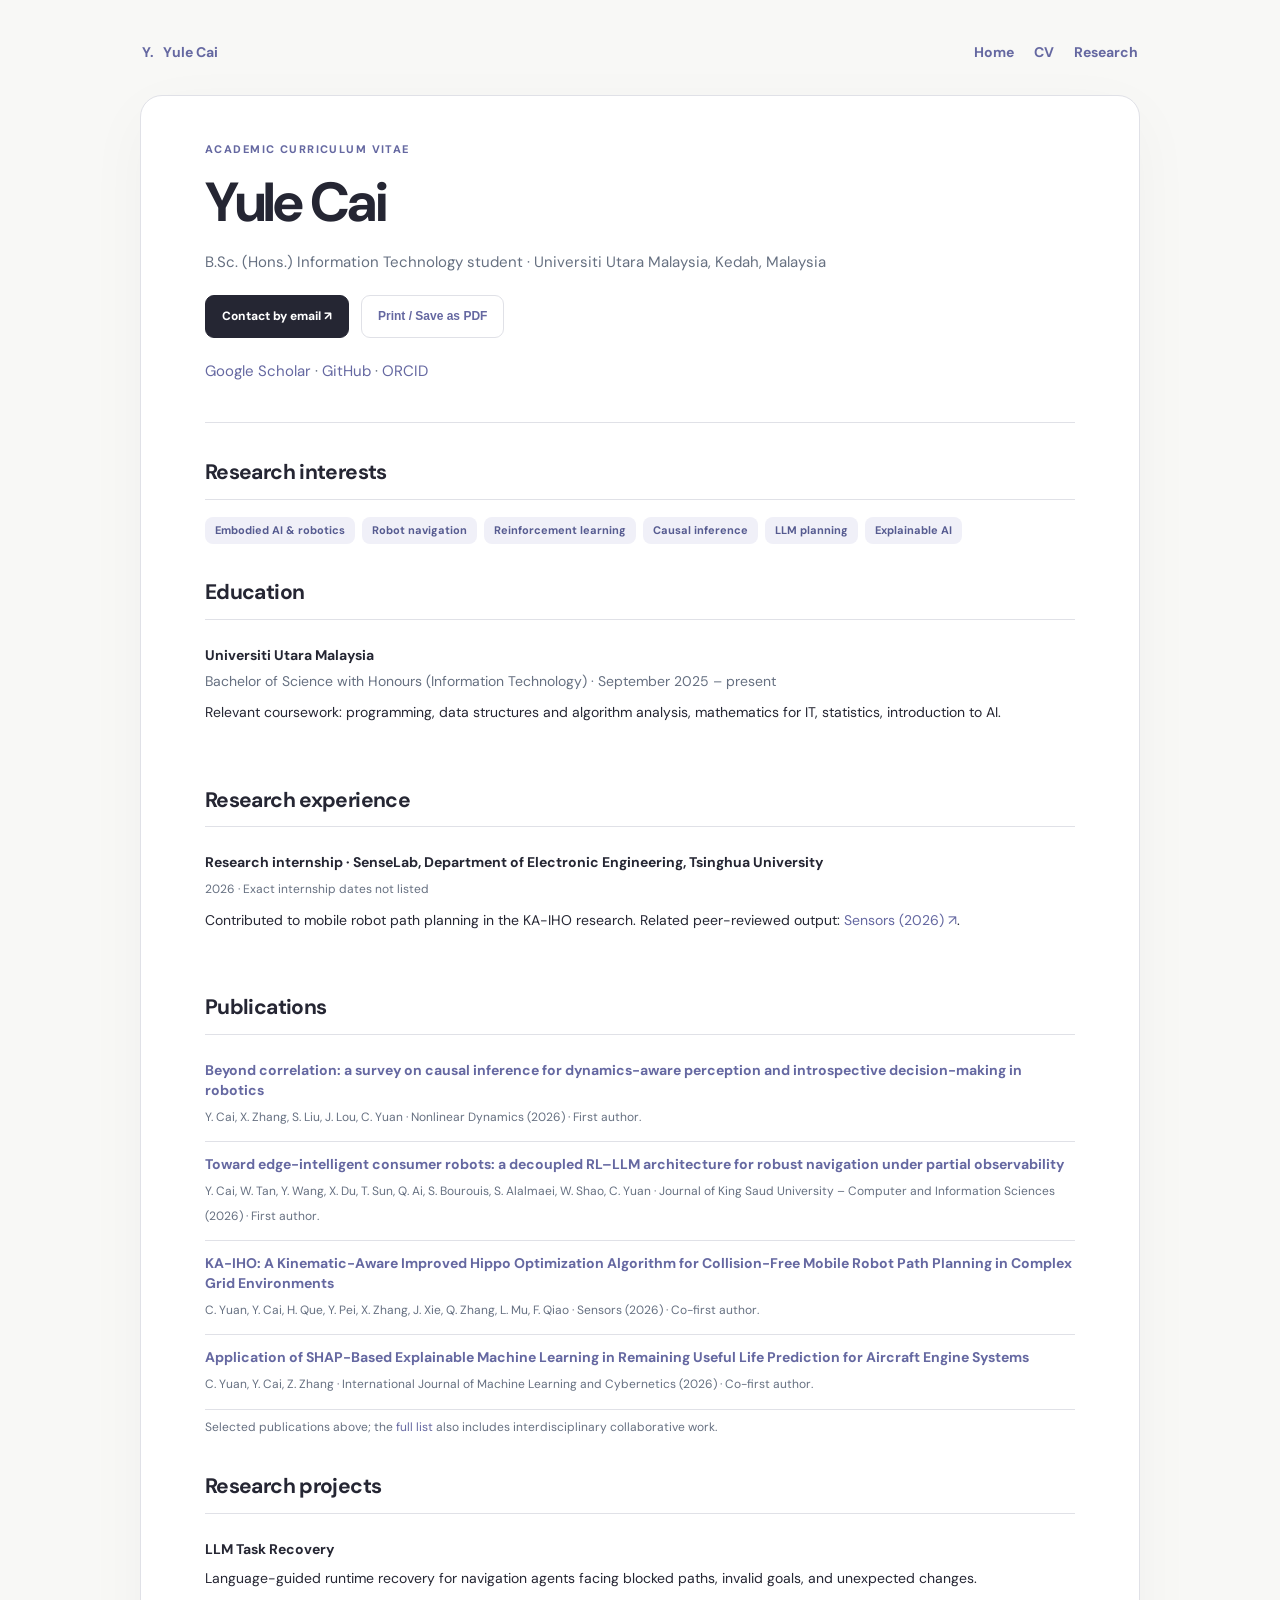
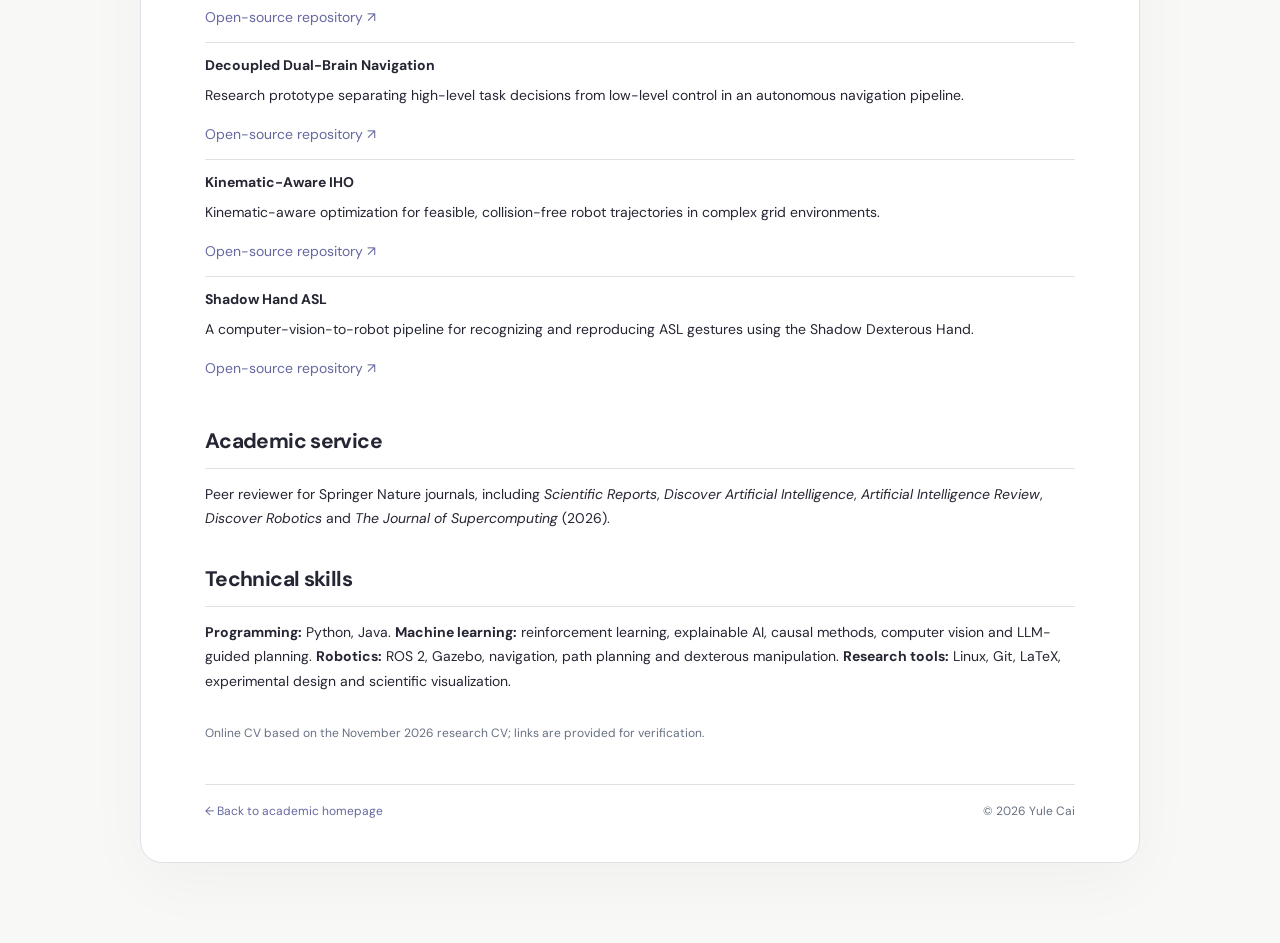
==== cv.html @ 7992b86e "Publish academic portfolio v1.5: published evidence, research trajectory, verified experience and re" ====
<!doctype html><html lang="en"><head><meta charset="utf-8"><meta name="viewport" content="width=device-width,initial-scale=1"><title>Academic CV · Yule Cai</title><meta name="description" content="Academic curriculum vitae: publications, education, research projects, technical skills and reviewing service."><link rel="canonical" href="https://yule-cai.github.io/cv.html"><link rel="stylesheet" href="/docs.css"><meta property="og:type" content="article"><meta property="og:title" content="Academic CV"><meta property="og:description" content="Academic curriculum vitae: publications, education, research projects, technical skills and reviewing service."><meta property="og:url" content="https://yule-cai.github.io/cv.html"></head><body><a class="skip" href="#main">Skip to content</a><nav class="doc-nav" aria-label="Page navigation"><a href="/">Y<span style="color:var(--accent)">.</span> &nbsp; Yule Cai</a><div class="doc-nav-links"><a href="/">Home</a><a href="/cv.html">CV</a><a href="/research.html">Research</a></div></nav><main id="main" class="doc-main"><header class="doc-hero"><span class="doc-eyebrow">Academic Curriculum Vitae</span><h1>Yule Cai</h1><p>B.Sc. (Hons.) Information Technology student · Universiti Utara Malaysia, Kedah, Malaysia</p><div class="doc-buttons"><a class="doc-btn" href="mailto:caiyule0911@163.com">Contact by email ↗</a><button class="doc-btn secondary" type="button" onclick="window.print()">Print / Save as PDF</button></div><p class="doc-meta"><a href="https://scholar.google.com/citations?user=W8lwxUYAAAAJ">Google Scholar</a> · <a href="https://github.com/Yule-Cai">GitHub</a> · <a href="https://orcid.org/0009-0007-2692-0031">ORCID</a></p></header>
<section class="doc-section"><h2>Research interests</h2><div class="doc-tags"><span class="doc-tag">Embodied AI & robotics</span><span class="doc-tag">Robot navigation</span><span class="doc-tag">Reinforcement learning</span><span class="doc-tag">Causal inference</span><span class="doc-tag">LLM planning</span><span class="doc-tag">Explainable AI</span></div></section>
<section class="doc-section"><h2>Education</h2><div class="doc-list-item"><strong>Universiti Utara Malaysia</strong><span class="muted">Bachelor of Science with Honours (Information Technology) · September 2025 – present</span><p>Relevant coursework: programming, data structures and algorithm analysis, mathematics for IT, statistics, introduction to AI.</p></div></section>
<section class="doc-section"><h2>Research experience</h2><div class="doc-list-item"><strong>Research internship · SenseLab, Department of Electronic Engineering, Tsinghua University</strong><span class="doc-meta">2026 · Exact internship dates not listed</span><p>Contributed to mobile robot path planning in the KA-IHO research. Related peer-reviewed output: <a href="https://doi.org/10.3390/s26082416" target="_blank" rel="noopener noreferrer">Sensors (2026) ↗</a>.</p></div></section><section class="doc-section"><h2>Publications</h2><div class="doc-list-item"><strong><a href="https://doi.org/10.1007/s11071-026-12695-2">Beyond correlation: a survey on causal inference for dynamics-aware perception and introspective decision-making in robotics</a></strong><span class="doc-meta">Y. Cai, X. Zhang, S. Liu, J. Lou, C. Yuan · Nonlinear Dynamics (2026) · First author.</span></div><div class="doc-list-item"><strong><a href="https://doi.org/10.1007/s44443-026-00870-9">Toward edge-intelligent consumer robots: a decoupled RL–LLM architecture for robust navigation under partial observability</a></strong><span class="doc-meta">Y. Cai, W. Tan, Y. Wang, X. Du, T. Sun, Q. Ai, S. Bourouis, S. Alalmaei, W. Shao, C. Yuan · Journal of King Saud University – Computer and Information Sciences (2026) · First author.</span></div><div class="doc-list-item"><strong><a href="https://doi.org/10.3390/s26082416">KA-IHO: A Kinematic-Aware Improved Hippo Optimization Algorithm for Collision-Free Mobile Robot Path Planning in Complex Grid Environments</a></strong><span class="doc-meta">C. Yuan, Y. Cai, H. Que, Y. Pei, X. Zhang, J. Xie, Q. Zhang, L. Mu, F. Qiao · Sensors (2026) · Co-first author.</span></div><div class="doc-list-item"><strong><a href="https://doi.org/10.1007/s13042-026-03246-7">Application of SHAP-Based Explainable Machine Learning in Remaining Useful Life Prediction for Aircraft Engine Systems</a></strong><span class="doc-meta">C. Yuan, Y. Cai, Z. Zhang · International Journal of Machine Learning and Cybernetics (2026) · Co-first author.</span></div><p class="doc-meta">Selected publications above; the <a href="https://scholar.google.com/citations?user=W8lwxUYAAAAJ">full list</a> also includes interdisciplinary collaborative work.</p></section><section class="doc-section"><h2>Research projects</h2><div class="doc-list-item"><strong>LLM Task Recovery</strong><p>Language-guided runtime recovery for navigation agents facing blocked paths, invalid goals, and unexpected changes.</p><a href="https://github.com/Yule-Cai/llm_task_recovery">Open-source repository ↗</a></div><div class="doc-list-item"><strong>Decoupled Dual-Brain Navigation</strong><p>Research prototype separating high-level task decisions from low-level control in an autonomous navigation pipeline.</p><a href="https://github.com/Yule-Cai/Decoupled-Dual-Brain-Nav">Open-source repository ↗</a></div><div class="doc-list-item"><strong>Kinematic-Aware IHO</strong><p>Kinematic-aware optimization for feasible, collision-free robot trajectories in complex grid environments.</p><a href="https://github.com/Yule-Cai/Kinematic-Aware-IHO">Open-source repository ↗</a></div><div class="doc-list-item"><strong>Shadow Hand ASL</strong><p>A computer-vision-to-robot pipeline for recognizing and reproducing ASL gestures using the Shadow Dexterous Hand.</p><a href="https://github.com/Yule-Cai/shadow-hand-asl">Open-source repository ↗</a></div></section><section class="doc-section"><h2>Academic service</h2><p>Peer reviewer for Springer Nature journals, including <em>Scientific Reports</em>, <em>Discover Artificial Intelligence</em>, <em>Artificial Intelligence Review</em>, <em>Discover Robotics</em> and <em>The Journal of Supercomputing</em> (2026).</p></section><section class="doc-section"><h2>Technical skills</h2><p><strong>Programming:</strong> Python, Java. <strong>Machine learning:</strong> reinforcement learning, explainable AI, causal methods, computer vision and LLM-guided planning. <strong>Robotics:</strong> ROS 2, Gazebo, navigation, path planning and dexterous manipulation. <strong>Research tools:</strong> Linux, Git, LaTeX, experimental design and scientific visualization.</p></section><p class="doc-meta">Online CV based on the November 2026 research CV; links are provided for verification.</p><footer class="doc-footer"><a href="/">← Back to academic homepage</a><span style="float:right">© 2026 Yule Cai</span></footer></main></body></html>
---- docs.css ----
@import url('https://fonts.googleapis.com/css2?family=DM+Sans:wght@400;500;600;700;800&family=Newsreader:ital,wght@0,400;0,500;1,400&display=swap');
:root{--paper:#f8f8f6;--ink:#252633;--muted:#667081;--accent:#6568a1;--rule:#e0e1e7;--card:#fff;color-scheme:light}*{box-sizing:border-box}html{scroll-behavior:smooth}body{margin:0;color:var(--ink);background:var(--paper);font:14px/1.75 'DM Sans',Arial,sans-serif;-webkit-font-smoothing:antialiased}a{color:var(--accent);text-decoration:none}a:hover{text-decoration:underline}a:focus-visible,button:focus-visible{outline:3px solid var(--accent);outline-offset:3px}.doc-nav{display:flex;justify-content:space-between;align-items:center;gap:16px;margin:28px auto 0;max-width:1040px;padding:12px 22px}.doc-nav a{font-weight:700}.doc-nav-links{display:flex;flex-wrap:wrap;gap:20px}.doc-main{max-width:1000px;margin:18px auto 80px;padding:40px clamp(22px,5vw,66px);background:var(--card);border:1px solid var(--rule);border-radius:22px;box-shadow:0 18px 65px #24243f09}.doc-eyebrow{font-size:11px;font-weight:800;letter-spacing:.13em;color:var(--accent);text-transform:uppercase}.doc-hero{border-bottom:1px solid var(--rule);padding-bottom:30px;margin-bottom:31px}.doc-hero h1{font-size:clamp(34px,5vw,55px);letter-spacing:-.045em;line-height:1.12;margin:12px 0 15px}.doc-hero p{max-width:730px;color:var(--muted);font-size:15px;margin:8px 0}.doc-section{margin:30px 0}.doc-section h2{font-size:21px;letter-spacing:-.03em;margin:0 0 13px;padding-bottom:8px;border-bottom:1px solid var(--rule)}.doc-section h3{font-size:15px;margin:20px 0 6px}.doc-section p{margin:7px 0 14px}.doc-section ul{padding-left:21px}.doc-section li{margin:6px 0}.muted{color:var(--muted)}.doc-meta{font-size:12px;color:var(--muted)}.doc-tags{display:flex;flex-wrap:wrap;gap:7px;margin:17px 0}.doc-tag{padding:4px 10px;background:#f0f0f8;color:#565b90;border-radius:8px;font-size:11px;font-weight:700}.doc-list-item{padding:13px 0;border-bottom:1px solid var(--rule)}.doc-list-item:last-child{border:0}.doc-list-item strong{display:block;line-height:1.42;margin-bottom:3px}.doc-buttons{display:flex;flex-wrap:wrap;gap:12px;margin:20px 0}.doc-btn{display:inline-flex;align-items:center;justify-content:center;background:var(--ink);color:#fff;border:1px solid var(--ink);border-radius:9px;padding:10px 16px;font-size:12px;font-weight:800;cursor:pointer}.doc-btn:hover{color:#fff;opacity:.88;text-decoration:none}.doc-btn.secondary{background:#fff;color:var(--accent);border-color:var(--rule)}.doc-grid{display:grid;grid-template-columns:repeat(3,minmax(0,1fr));gap:12px}.doc-stat{border:1px solid var(--rule);border-radius:12px;padding:15px}.doc-stat strong{font-size:25px;line-height:1.2;display:block}.doc-stat span{display:block;color:var(--muted);font-size:11px;margin-top:6px}.doc-figure{border:1px solid var(--rule);border-radius:13px;padding:13px;margin:20px 0 14px;background:#fff}.doc-figure img{display:block;max-width:100%;width:100%;max-height:420px;object-fit:contain}.doc-figure figcaption{margin:8px 0 0;color:var(--muted);font-size:11px}.doc-footer{border-top:1px solid var(--rule);margin-top:40px;padding-top:16px;font-size:12px;color:var(--muted)}.doc-callout{background:#f7f7fb;padding:18px 20px;border-left:3px solid var(--accent);border-radius:9px}.doc-split{display:grid;grid-template-columns:1fr 1fr;gap:24px}.skip{position:absolute;left:-9999px}.skip:focus{left:20px;top:20px;background:white;padding:10px;z-index:100}@media(max-width:730px){.doc-main{border-radius:0;border:0;padding:27px 20px}.doc-nav{margin:8px auto 0;padding:14px}.doc-grid{grid-template-columns:1fr}.doc-split{grid-template-columns:1fr;gap:0}.doc-hero h1{font-size:35px}.doc-nav-links{gap:11px}}@media print{body{background:#fff;color:#161616;font-size:10pt}.doc-nav,.doc-buttons,.no-print{display:none!important}.doc-main{margin:0;padding:0;border:0;border-radius:0;box-shadow:none;max-width:none}.doc-section{break-inside:avoid;page-break-inside:avoid;margin:18px 0}.doc-hero h1{font-size:28pt}.doc-footer{font-size:9pt}a{color:inherit;text-decoration:none!important}.doc-figure{page-break-inside:avoid}}
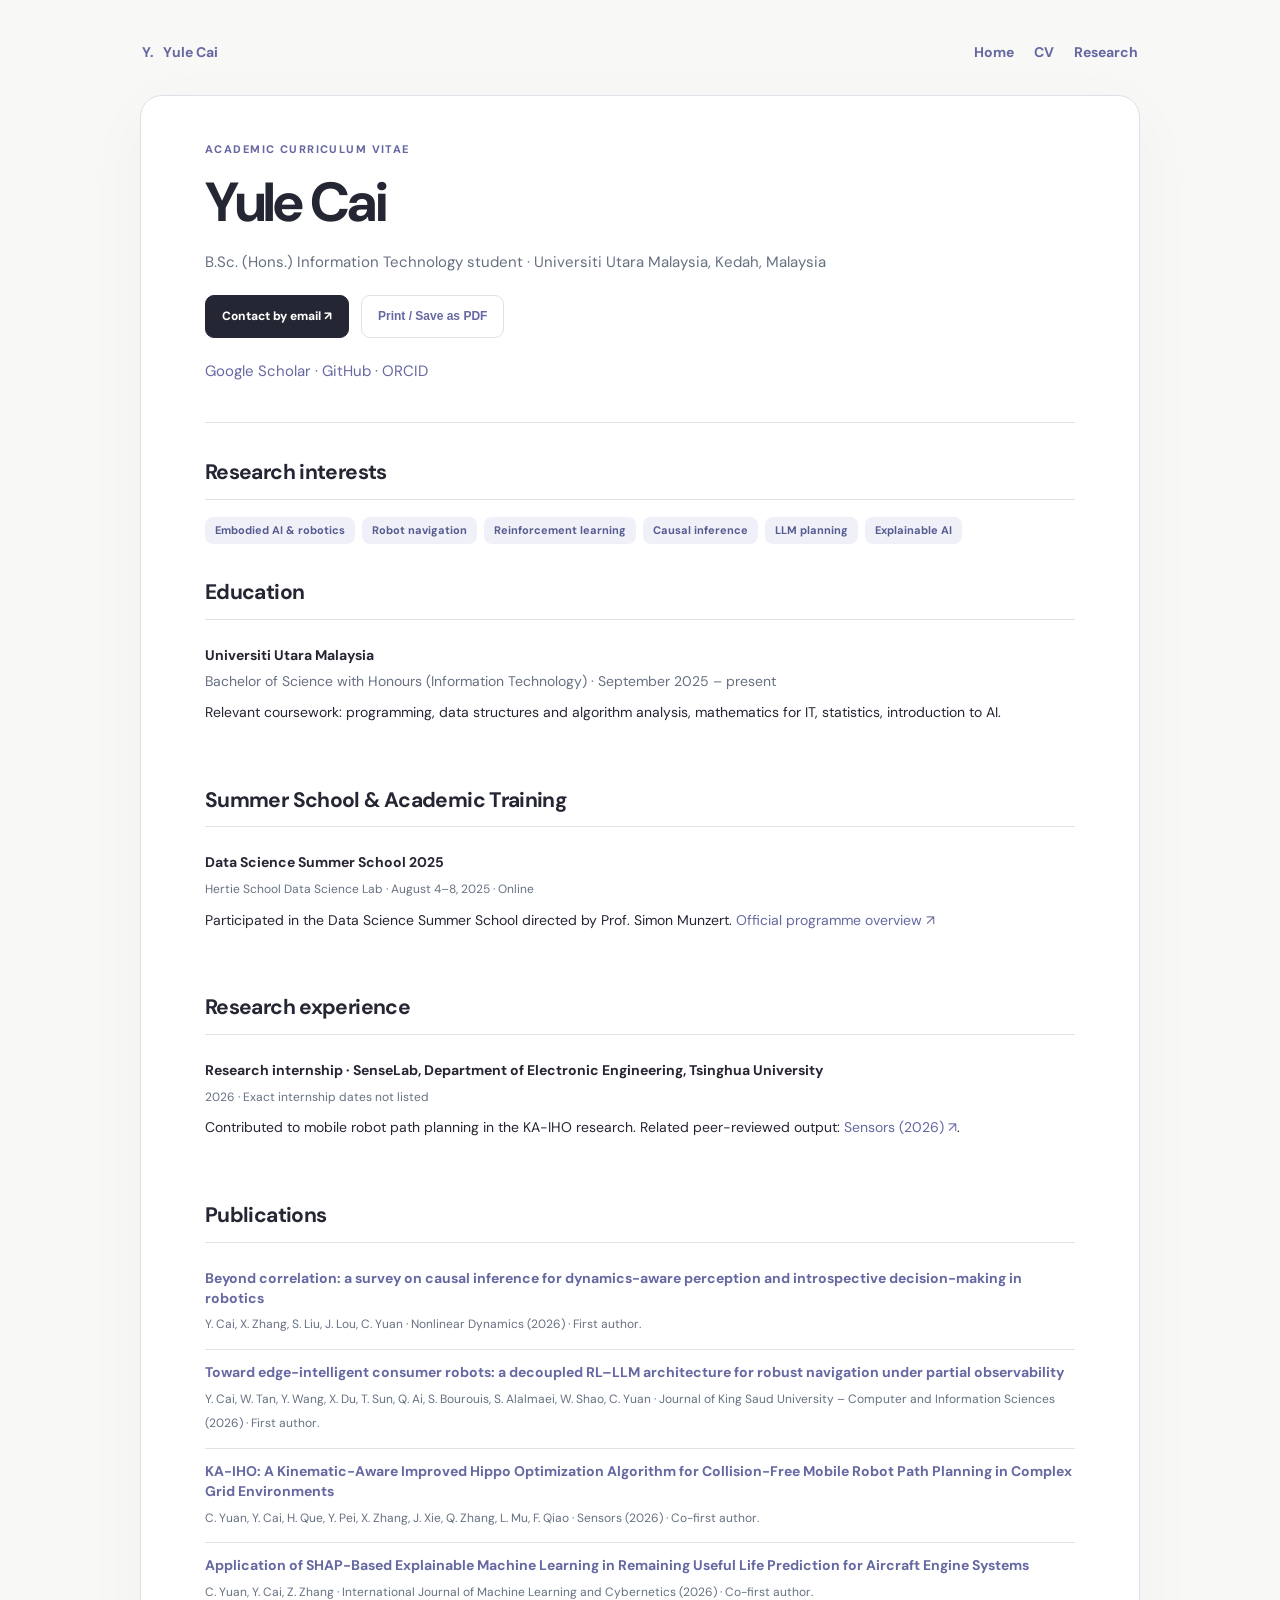
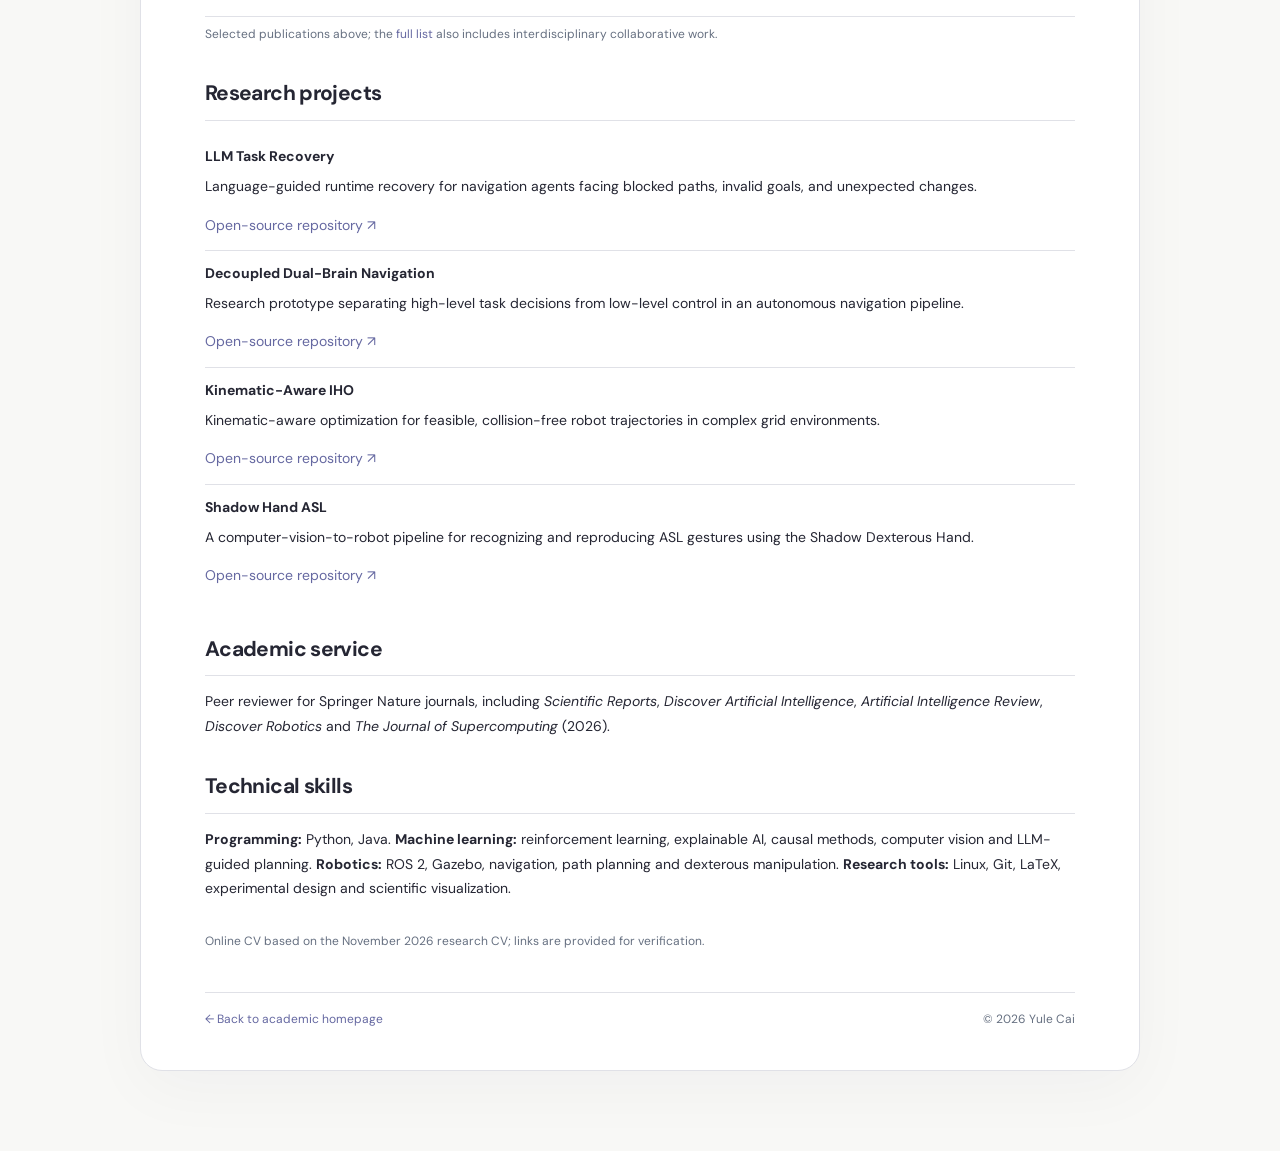
==== commit 9a995d7d: "Restore Hertie 2025 summer school and refine responsive research-stage connectors (v2.2)" ====
--- a/cv.html
+++ b/cv.html
@@ -1,4 +1,7 @@
-<!doctype html><html lang="en"><head><meta charset="utf-8"><meta name="viewport" content="width=device-width,initial-scale=1"><title>Academic CV · Yule Cai</title><meta name="description" content="Academic curriculum vitae: publications, education, research projects, technical skills and reviewing service."><link rel="canonical" href="https://yule-cai.github.io/cv.html"><link rel="stylesheet" href="/docs.css"><meta property="og:type" content="article"><meta property="og:title" content="Academic CV"><meta property="og:description" content="Academic curriculum vitae: publications, education, research projects, technical skills and reviewing service."><meta property="og:url" content="https://yule-cai.github.io/cv.html"></head><body><a class="skip" href="#main">Skip to content</a><nav class="doc-nav" aria-label="Page navigation"><a href="/">Y<span style="color:var(--accent)">.</span> &nbsp; Yule Cai</a><div class="doc-nav-links"><a href="/">Home</a><a href="/cv.html">CV</a><a href="/research.html">Research</a></div></nav><main id="main" class="doc-main"><header class="doc-hero"><span class="doc-eyebrow">Academic Curriculum Vitae</span><h1>Yule Cai</h1><p>B.Sc. (Hons.) Information Technology student · Universiti Utara Malaysia, Kedah, Malaysia</p><div class="doc-buttons"><a class="doc-btn" href="mailto:caiyule0911@163.com">Contact by email ↗</a><button class="doc-btn secondary" type="button" onclick="window.print()">Print / Save as PDF</button></div><p class="doc-meta"><a href="https://scholar.google.com/citations?user=W8lwxUYAAAAJ">Google Scholar</a> · <a href="https://github.com/Yule-Cai">GitHub</a> · <a href="https://orcid.org/0009-0007-2692-0031">ORCID</a></p></header>
+<!doctype html><html lang="en"><head><meta charset="utf-8"><meta name="viewport" content="width=device-width,initial-scale=1"><title>Academic CV · Yule Cai</title><meta name="description" content="Academic curriculum vitae: publications, education, research projects, technical skills and reviewing service."><link rel="canonical" href="https://yule-cai.github.io/cv.html"><link rel="stylesheet" href="/docs.css"><meta property="og:type" content="article"><meta property="og:title" content="Academic CV"><meta property="og:description" content="Academic curriculum vitae: publications, education, research projects, technical skills and reviewing service."><meta property="og:url" content="https://yule-cai.github.io/cv.html"><link rel="stylesheet" href="/assets/motion.css?v=1.7"><script src="/assets/motion.js?v=1.7"></script><link rel="icon" type="image/png" sizes="32x32" href="/assets/yc-icon-32.png?v=2.1" />
+  <link rel="icon" type="image/png" sizes="64x64" href="/assets/yc-icon-64.png?v=2.1" />
+  <link rel="shortcut icon" href="/favicon.ico?v=2.1" />
+  <link rel="apple-touch-icon" sizes="180x180" href="/assets/yc-icon-180.png?v=2.1" /></head><body><a class="skip" href="#main">Skip to content</a><nav class="doc-nav" aria-label="Page navigation"><a href="/">Y<span style="color:var(--accent)">.</span> &nbsp; Yule Cai</a><div class="doc-nav-links"><a href="/">Home</a><a href="/cv.html">CV</a><a href="/research.html">Research</a></div></nav><main id="main" class="doc-main"><header class="doc-hero"><span class="doc-eyebrow">Academic Curriculum Vitae</span><h1>Yule Cai</h1><p>B.Sc. (Hons.) Information Technology student · Universiti Utara Malaysia, Kedah, Malaysia</p><div class="doc-buttons"><a class="doc-btn" href="mailto:caiyule0911@163.com">Contact by email ↗</a><button class="doc-btn secondary" type="button" onclick="window.print()">Print / Save as PDF</button></div><p class="doc-meta"><a href="https://scholar.google.com/citations?user=W8lwxUYAAAAJ">Google Scholar</a> · <a href="https://github.com/Yule-Cai">GitHub</a> · <a href="https://orcid.org/0009-0007-2692-0031">ORCID</a></p></header>
 <section class="doc-section"><h2>Research interests</h2><div class="doc-tags"><span class="doc-tag">Embodied AI & robotics</span><span class="doc-tag">Robot navigation</span><span class="doc-tag">Reinforcement learning</span><span class="doc-tag">Causal inference</span><span class="doc-tag">LLM planning</span><span class="doc-tag">Explainable AI</span></div></section>
 <section class="doc-section"><h2>Education</h2><div class="doc-list-item"><strong>Universiti Utara Malaysia</strong><span class="muted">Bachelor of Science with Honours (Information Technology) · September 2025 – present</span><p>Relevant coursework: programming, data structures and algorithm analysis, mathematics for IT, statistics, introduction to AI.</p></div></section>
-<section class="doc-section"><h2>Research experience</h2><div class="doc-list-item"><strong>Research internship · SenseLab, Department of Electronic Engineering, Tsinghua University</strong><span class="doc-meta">2026 · Exact internship dates not listed</span><p>Contributed to mobile robot path planning in the KA-IHO research. Related peer-reviewed output: <a href="https://doi.org/10.3390/s26082416" target="_blank" rel="noopener noreferrer">Sensors (2026) ↗</a>.</p></div></section><section class="doc-section"><h2>Publications</h2><div class="doc-list-item"><strong><a href="https://doi.org/10.1007/s11071-026-12695-2">Beyond correlation: a survey on causal inference for dynamics-aware perception and introspective decision-making in robotics</a></strong><span class="doc-meta">Y. Cai, X. Zhang, S. Liu, J. Lou, C. Yuan · Nonlinear Dynamics (2026) · First author.</span></div><div class="doc-list-item"><strong><a href="https://doi.org/10.1007/s44443-026-00870-9">Toward edge-intelligent consumer robots: a decoupled RL–LLM architecture for robust navigation under partial observability</a></strong><span class="doc-meta">Y. Cai, W. Tan, Y. Wang, X. Du, T. Sun, Q. Ai, S. Bourouis, S. Alalmaei, W. Shao, C. Yuan · Journal of King Saud University – Computer and Information Sciences (2026) · First author.</span></div><div class="doc-list-item"><strong><a href="https://doi.org/10.3390/s26082416">KA-IHO: A Kinematic-Aware Improved Hippo Optimization Algorithm for Collision-Free Mobile Robot Path Planning in Complex Grid Environments</a></strong><span class="doc-meta">C. Yuan, Y. Cai, H. Que, Y. Pei, X. Zhang, J. Xie, Q. Zhang, L. Mu, F. Qiao · Sensors (2026) · Co-first author.</span></div><div class="doc-list-item"><strong><a href="https://doi.org/10.1007/s13042-026-03246-7">Application of SHAP-Based Explainable Machine Learning in Remaining Useful Life Prediction for Aircraft Engine Systems</a></strong><span class="doc-meta">C. Yuan, Y. Cai, Z. Zhang · International Journal of Machine Learning and Cybernetics (2026) · Co-first author.</span></div><p class="doc-meta">Selected publications above; the <a href="https://scholar.google.com/citations?user=W8lwxUYAAAAJ">full list</a> also includes interdisciplinary collaborative work.</p></section><section class="doc-section"><h2>Research projects</h2><div class="doc-list-item"><strong>LLM Task Recovery</strong><p>Language-guided runtime recovery for navigation agents facing blocked paths, invalid goals, and unexpected changes.</p><a href="https://github.com/Yule-Cai/llm_task_recovery">Open-source repository ↗</a></div><div class="doc-list-item"><strong>Decoupled Dual-Brain Navigation</strong><p>Research prototype separating high-level task decisions from low-level control in an autonomous navigation pipeline.</p><a href="https://github.com/Yule-Cai/Decoupled-Dual-Brain-Nav">Open-source repository ↗</a></div><div class="doc-list-item"><strong>Kinematic-Aware IHO</strong><p>Kinematic-aware optimization for feasible, collision-free robot trajectories in complex grid environments.</p><a href="https://github.com/Yule-Cai/Kinematic-Aware-IHO">Open-source repository ↗</a></div><div class="doc-list-item"><strong>Shadow Hand ASL</strong><p>A computer-vision-to-robot pipeline for recognizing and reproducing ASL gestures using the Shadow Dexterous Hand.</p><a href="https://github.com/Yule-Cai/shadow-hand-asl">Open-source repository ↗</a></div></section><section class="doc-section"><h2>Academic service</h2><p>Peer reviewer for Springer Nature journals, including <em>Scientific Reports</em>, <em>Discover Artificial Intelligence</em>, <em>Artificial Intelligence Review</em>, <em>Discover Robotics</em> and <em>The Journal of Supercomputing</em> (2026).</p></section><section class="doc-section"><h2>Technical skills</h2><p><strong>Programming:</strong> Python, Java. <strong>Machine learning:</strong> reinforcement learning, explainable AI, causal methods, computer vision and LLM-guided planning. <strong>Robotics:</strong> ROS 2, Gazebo, navigation, path planning and dexterous manipulation. <strong>Research tools:</strong> Linux, Git, LaTeX, experimental design and scientific visualization.</p></section><p class="doc-meta">Online CV based on the November 2026 research CV; links are provided for verification.</p><footer class="doc-footer"><a href="/">← Back to academic homepage</a><span style="float:right">© 2026 Yule Cai</span></footer></main></body></html>+<section class="doc-section" id="summer-school"><h2>Summer School &amp; Academic Training</h2><div class="doc-list-item"><strong>Data Science Summer School 2025</strong><span class="doc-meta">Hertie School Data Science Lab · August 4–8, 2025 · Online</span><p>Participated in the Data Science Summer School directed by Prof. Simon Munzert. <a href="https://www.hertie-school.org/en/sustainability/news/detail/content/data-democracy-from-zero-to-ai-agent-in-five-days" target="_blank" rel="noopener noreferrer">Official programme overview ↗</a></p></div></section><section class="doc-section"><h2>Research experience</h2><div class="doc-list-item"><strong>Research internship · SenseLab, Department of Electronic Engineering, Tsinghua University</strong><span class="doc-meta">2026 · Exact internship dates not listed</span><p>Contributed to mobile robot path planning in the KA-IHO research. Related peer-reviewed output: <a href="https://doi.org/10.3390/s26082416" target="_blank" rel="noopener noreferrer">Sensors (2026) ↗</a>.</p></div></section><section class="doc-section"><h2>Publications</h2><div class="doc-list-item"><strong><a href="https://doi.org/10.1007/s11071-026-12695-2">Beyond correlation: a survey on causal inference for dynamics-aware perception and introspective decision-making in robotics</a></strong><span class="doc-meta">Y. Cai, X. Zhang, S. Liu, J. Lou, C. Yuan · Nonlinear Dynamics (2026) · First author.</span></div><div class="doc-list-item"><strong><a href="https://doi.org/10.1007/s44443-026-00870-9">Toward edge-intelligent consumer robots: a decoupled RL–LLM architecture for robust navigation under partial observability</a></strong><span class="doc-meta">Y. Cai, W. Tan, Y. Wang, X. Du, T. Sun, Q. Ai, S. Bourouis, S. Alalmaei, W. Shao, C. Yuan · Journal of King Saud University – Computer and Information Sciences (2026) · First author.</span></div><div class="doc-list-item"><strong><a href="https://doi.org/10.3390/s26082416">KA-IHO: A Kinematic-Aware Improved Hippo Optimization Algorithm for Collision-Free Mobile Robot Path Planning in Complex Grid Environments</a></strong><span class="doc-meta">C. Yuan, Y. Cai, H. Que, Y. Pei, X. Zhang, J. Xie, Q. Zhang, L. Mu, F. Qiao · Sensors (2026) · Co-first author.</span></div><div class="doc-list-item"><strong><a href="https://doi.org/10.1007/s13042-026-03246-7">Application of SHAP-Based Explainable Machine Learning in Remaining Useful Life Prediction for Aircraft Engine Systems</a></strong><span class="doc-meta">C. Yuan, Y. Cai, Z. Zhang · International Journal of Machine Learning and Cybernetics (2026) · Co-first author.</span></div><p class="doc-meta">Selected publications above; the <a href="https://scholar.google.com/citations?user=W8lwxUYAAAAJ">full list</a> also includes interdisciplinary collaborative work.</p></section><section class="doc-section"><h2>Research projects</h2><div class="doc-list-item"><strong>LLM Task Recovery</strong><p>Language-guided runtime recovery for navigation agents facing blocked paths, invalid goals, and unexpected changes.</p><a href="https://github.com/Yule-Cai/llm_task_recovery">Open-source repository ↗</a></div><div class="doc-list-item"><strong>Decoupled Dual-Brain Navigation</strong><p>Research prototype separating high-level task decisions from low-level control in an autonomous navigation pipeline.</p><a href="https://github.com/Yule-Cai/Decoupled-Dual-Brain-Nav">Open-source repository ↗</a></div><div class="doc-list-item"><strong>Kinematic-Aware IHO</strong><p>Kinematic-aware optimization for feasible, collision-free robot trajectories in complex grid environments.</p><a href="https://github.com/Yule-Cai/Kinematic-Aware-IHO">Open-source repository ↗</a></div><div class="doc-list-item"><strong>Shadow Hand ASL</strong><p>A computer-vision-to-robot pipeline for recognizing and reproducing ASL gestures using the Shadow Dexterous Hand.</p><a href="https://github.com/Yule-Cai/shadow-hand-asl">Open-source repository ↗</a></div></section><section class="doc-section"><h2>Academic service</h2><p>Peer reviewer for Springer Nature journals, including <em>Scientific Reports</em>, <em>Discover Artificial Intelligence</em>, <em>Artificial Intelligence Review</em>, <em>Discover Robotics</em> and <em>The Journal of Supercomputing</em> (2026).</p></section><section class="doc-section"><h2>Technical skills</h2><p><strong>Programming:</strong> Python, Java. <strong>Machine learning:</strong> reinforcement learning, explainable AI, causal methods, computer vision and LLM-guided planning. <strong>Robotics:</strong> ROS 2, Gazebo, navigation, path planning and dexterous manipulation. <strong>Research tools:</strong> Linux, Git, LaTeX, experimental design and scientific visualization.</p></section><p class="doc-meta">Online CV based on the November 2026 research CV; links are provided for verification.</p><footer class="doc-footer"><a href="/">← Back to academic homepage</a><span style="float:right">© 2026 Yule Cai</span></footer></main></body></html>
--- a/assets/motion.css
+++ b/assets/motion.css
@@ -0,0 +1,71 @@
+/* Yule Cai academic site / gentle, progressive page transitions */
+@view-transition { navigation: auto; }
+
+@keyframes yule-page-out {
+  to { opacity: 0; transform: translate3d(0, -5px, 0); }
+}
+@keyframes yule-page-in {
+  from { opacity: 0; transform: translate3d(0, 9px, 0); }
+  to { opacity: 1; transform: translate3d(0, 0, 0); }
+}
+@keyframes yule-panel-in {
+  from { opacity: 0; transform: translate3d(0, 13px, 0) scale(.993); }
+  to { opacity: 1; transform: translate3d(0, 0, 0) scale(1); }
+}
+@keyframes yule-panel-out {
+  to { opacity: 0; transform: translate3d(0, 7px, 0) scale(.997); }
+}
+@keyframes yule-backdrop-in { from { opacity: 0; } to { opacity: 1; } }
+@keyframes yule-backdrop-out { to { opacity: 0; } }
+@keyframes yule-reveal { from { opacity: 0; transform: translate3d(0, 8px, 0); } to { opacity: 1; transform: translate3d(0, 0, 0); } }
+@keyframes yule-menu-in { from { opacity: 0; transform: translate3d(0, -7px, 0); } to { opacity: 1; transform: translate3d(0, 0, 0); } }
+@keyframes yule-section-arrive { from { box-shadow: inset 3px 0 0 var(--accent, #666aa2); } to { box-shadow: inset 0 0 0 transparent; } }
+
+::view-transition-old(root) { animation: 165ms cubic-bezier(.4, 0, 1, 1) both yule-page-out; }
+::view-transition-new(root) { animation: 260ms cubic-bezier(.22, 1, .36, 1) both yule-page-in; }
+
+/* Older engines get the same short transition without relying on View Transitions. */
+html.motion-leaving body { opacity: 0; transform: translate3d(0, -5px, 0); pointer-events: none; }
+html.motion-leaving body { transition: opacity 150ms ease-in, transform 150ms ease-in; }
+html.motion-entering body { animation: yule-page-in 240ms cubic-bezier(.22, 1, .36, 1) both; }
+
+/* Same-page anchors get a light arrival cue without moving the layout. */
+.section-arriving { animation: yule-section-arrive 550ms ease-out 1; }
+
+/* Card contents refresh when a paper filter or language is changed. */
+.pub-card { animation: yule-reveal 245ms cubic-bezier(.22, 1, .36, 1) both; }
+.pub-card:nth-child(2) { animation-delay: 30ms; }
+.pub-card:nth-child(3) { animation-delay: 55ms; }
+.pub-card:nth-child(4) { animation-delay: 75ms; }
+
+/* Light, touch-friendly hover feedback: movement only for precise pointers. */
+@media (hover: hover) and (pointer: fine) {
+  .doc-btn, .profile-cta a, .get-in-touch, .project-link, .pub-actions a, .pub-actions button { transition: transform 170ms ease, box-shadow 170ms ease, background-color 170ms ease; }
+  .doc-btn:hover, .profile-cta a:hover, .get-in-touch:hover, .project-link:hover { transform: translate3d(0,-2px,0); }
+  .pub-actions a:hover, .pub-actions button:hover { transform: translate3d(0,-1px,0); }
+}
+
+/* The publication reader opens/closes independently of page changes. */
+.paper-dialog[open]:not(.is-closing) { animation: yule-panel-in 275ms cubic-bezier(.22,1,.36,1) both; }
+.paper-dialog[open]:not(.is-closing)::backdrop { animation: yule-backdrop-in 230ms ease-out both; }
+.paper-dialog.is-closing { animation: yule-panel-out 155ms ease-in forwards; }
+.paper-dialog.is-closing::backdrop { animation: yule-backdrop-out 155ms ease-in forwards; }
+
+@media (max-width: 760px) {
+  .primary-nav.open { animation: yule-menu-in 195ms cubic-bezier(.22, 1, .36, 1) both; transform-origin: top center; }
+  .pub-card:nth-child(n) { animation-delay: 0ms; }
+}
+
+@media (prefers-reduced-motion: reduce) {
+  @view-transition { navigation: none; }
+  ::view-transition-old(root), ::view-transition-new(root) { animation: none !important; }
+  html { scroll-behavior: auto !important; }
+  .section-arriving, .pub-card, .primary-nav.open, .paper-dialog[open], .paper-dialog.is-closing,
+  .paper-dialog[open]::backdrop, html.motion-entering body { animation: none !important; }
+  html.motion-leaving body { transition: none !important; opacity: 1 !important; transform: none !important; }
+}
+
+@media print {
+  @view-transition { navigation: none; }
+  .pub-card, .section-arriving, html.motion-entering body { animation: none !important; }
+}
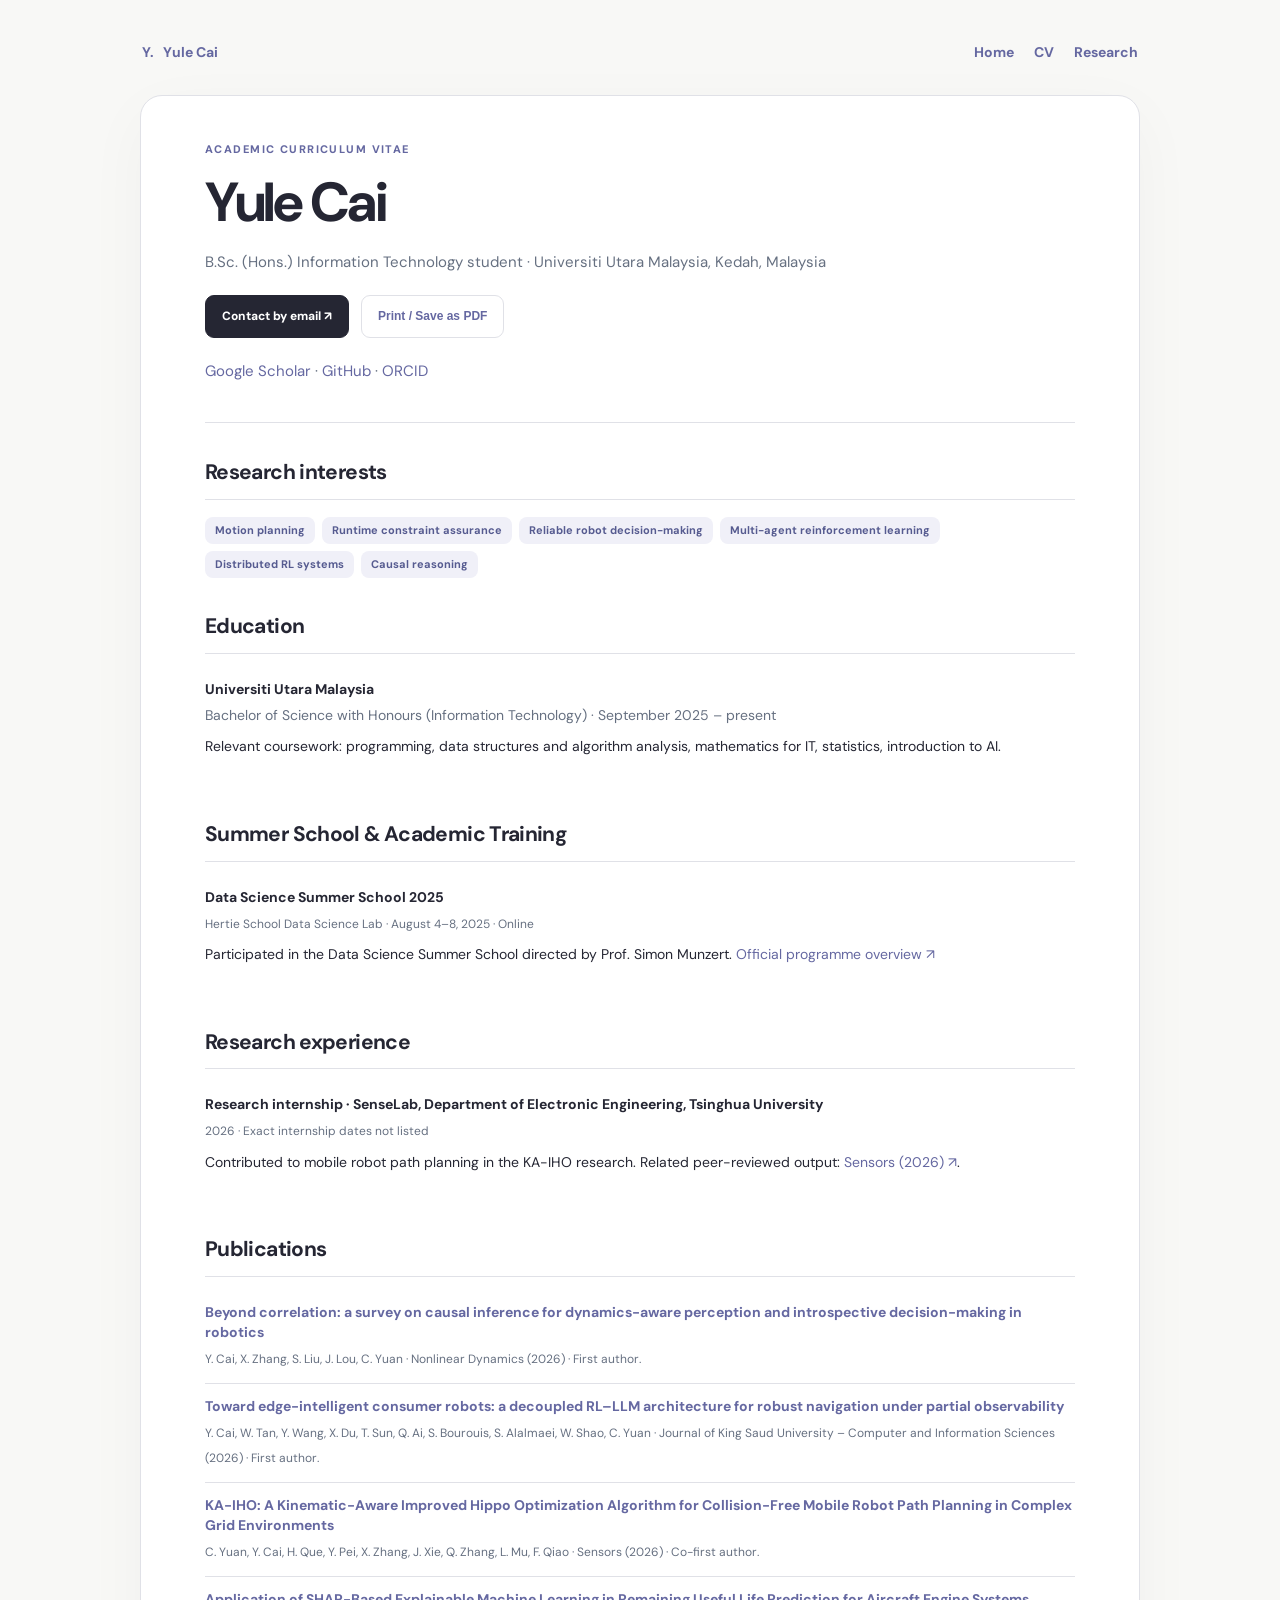
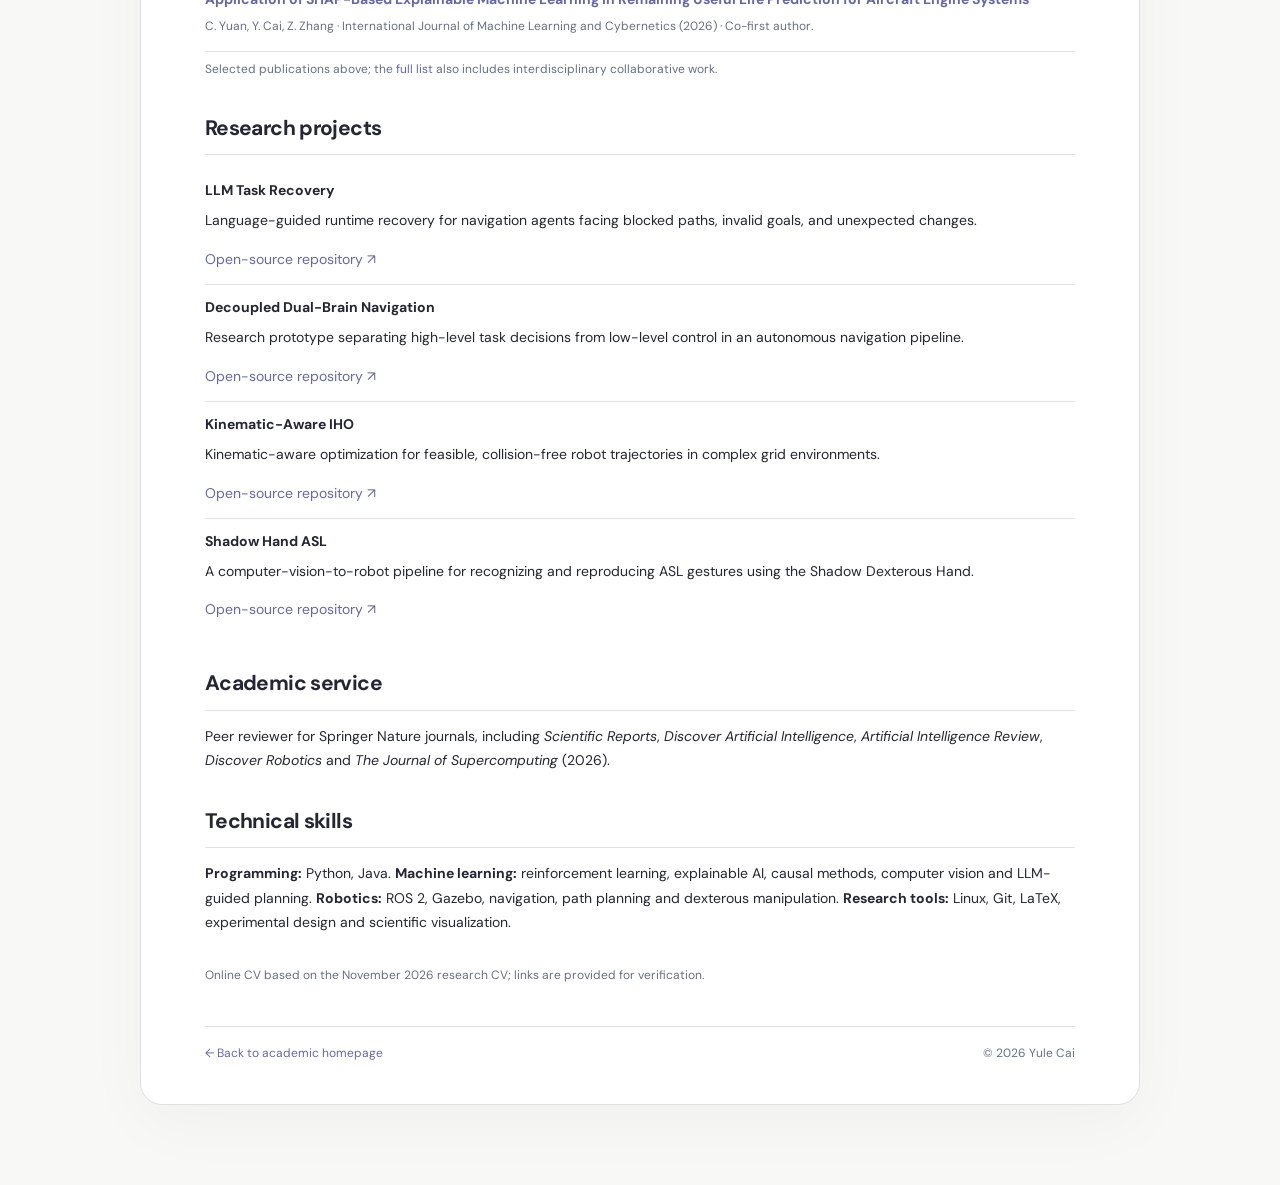
==== commit 582ce903: "Refocus research portfolio on verified pillars and remove scroll-pinned story (v2.9)" ====
--- a/cv.html
+++ b/cv.html
@@ -2,6 +2,6 @@
   <link rel="icon" type="image/png" sizes="64x64" href="/assets/yc-icon-64.png?v=2.1" />
   <link rel="shortcut icon" href="/favicon.ico?v=2.1" />
   <link rel="apple-touch-icon" sizes="180x180" href="/assets/yc-icon-180.png?v=2.1" /></head><body><a class="skip" href="#main">Skip to content</a><nav class="doc-nav" aria-label="Page navigation"><a href="/">Y<span style="color:var(--accent)">.</span> &nbsp; Yule Cai</a><div class="doc-nav-links"><a href="/">Home</a><a href="/cv.html">CV</a><a href="/research.html">Research</a></div></nav><main id="main" class="doc-main"><header class="doc-hero"><span class="doc-eyebrow">Academic Curriculum Vitae</span><h1>Yule Cai</h1><p>B.Sc. (Hons.) Information Technology student · Universiti Utara Malaysia, Kedah, Malaysia</p><div class="doc-buttons"><a class="doc-btn" href="mailto:caiyule0911@163.com">Contact by email ↗</a><button class="doc-btn secondary" type="button" onclick="window.print()">Print / Save as PDF</button></div><p class="doc-meta"><a href="https://scholar.google.com/citations?user=W8lwxUYAAAAJ">Google Scholar</a> · <a href="https://github.com/Yule-Cai">GitHub</a> · <a href="https://orcid.org/0009-0007-2692-0031">ORCID</a></p></header>
-<section class="doc-section"><h2>Research interests</h2><div class="doc-tags"><span class="doc-tag">Embodied AI & robotics</span><span class="doc-tag">Robot navigation</span><span class="doc-tag">Reinforcement learning</span><span class="doc-tag">Causal inference</span><span class="doc-tag">LLM planning</span><span class="doc-tag">Explainable AI</span></div></section>
+<section class="doc-section"><h2>Research interests</h2><div class="doc-tags"><span class="doc-tag">Motion planning</span><span class="doc-tag">Runtime constraint assurance</span><span class="doc-tag">Reliable robot decision-making</span><span class="doc-tag">Multi-agent reinforcement learning</span><span class="doc-tag">Distributed RL systems</span><span class="doc-tag">Causal reasoning</span></div></section>
 <section class="doc-section"><h2>Education</h2><div class="doc-list-item"><strong>Universiti Utara Malaysia</strong><span class="muted">Bachelor of Science with Honours (Information Technology) · September 2025 – present</span><p>Relevant coursework: programming, data structures and algorithm analysis, mathematics for IT, statistics, introduction to AI.</p></div></section>
 <section class="doc-section" id="summer-school"><h2>Summer School &amp; Academic Training</h2><div class="doc-list-item"><strong>Data Science Summer School 2025</strong><span class="doc-meta">Hertie School Data Science Lab · August 4–8, 2025 · Online</span><p>Participated in the Data Science Summer School directed by Prof. Simon Munzert. <a href="https://www.hertie-school.org/en/sustainability/news/detail/content/data-democracy-from-zero-to-ai-agent-in-five-days" target="_blank" rel="noopener noreferrer">Official programme overview ↗</a></p></div></section><section class="doc-section"><h2>Research experience</h2><div class="doc-list-item"><strong>Research internship · SenseLab, Department of Electronic Engineering, Tsinghua University</strong><span class="doc-meta">2026 · Exact internship dates not listed</span><p>Contributed to mobile robot path planning in the KA-IHO research. Related peer-reviewed output: <a href="https://doi.org/10.3390/s26082416" target="_blank" rel="noopener noreferrer">Sensors (2026) ↗</a>.</p></div></section><section class="doc-section"><h2>Publications</h2><div class="doc-list-item"><strong><a href="https://doi.org/10.1007/s11071-026-12695-2">Beyond correlation: a survey on causal inference for dynamics-aware perception and introspective decision-making in robotics</a></strong><span class="doc-meta">Y. Cai, X. Zhang, S. Liu, J. Lou, C. Yuan · Nonlinear Dynamics (2026) · First author.</span></div><div class="doc-list-item"><strong><a href="https://doi.org/10.1007/s44443-026-00870-9">Toward edge-intelligent consumer robots: a decoupled RL–LLM architecture for robust navigation under partial observability</a></strong><span class="doc-meta">Y. Cai, W. Tan, Y. Wang, X. Du, T. Sun, Q. Ai, S. Bourouis, S. Alalmaei, W. Shao, C. Yuan · Journal of King Saud University – Computer and Information Sciences (2026) · First author.</span></div><div class="doc-list-item"><strong><a href="https://doi.org/10.3390/s26082416">KA-IHO: A Kinematic-Aware Improved Hippo Optimization Algorithm for Collision-Free Mobile Robot Path Planning in Complex Grid Environments</a></strong><span class="doc-meta">C. Yuan, Y. Cai, H. Que, Y. Pei, X. Zhang, J. Xie, Q. Zhang, L. Mu, F. Qiao · Sensors (2026) · Co-first author.</span></div><div class="doc-list-item"><strong><a href="https://doi.org/10.1007/s13042-026-03246-7">Application of SHAP-Based Explainable Machine Learning in Remaining Useful Life Prediction for Aircraft Engine Systems</a></strong><span class="doc-meta">C. Yuan, Y. Cai, Z. Zhang · International Journal of Machine Learning and Cybernetics (2026) · Co-first author.</span></div><p class="doc-meta">Selected publications above; the <a href="https://scholar.google.com/citations?user=W8lwxUYAAAAJ">full list</a> also includes interdisciplinary collaborative work.</p></section><section class="doc-section"><h2>Research projects</h2><div class="doc-list-item"><strong>LLM Task Recovery</strong><p>Language-guided runtime recovery for navigation agents facing blocked paths, invalid goals, and unexpected changes.</p><a href="https://github.com/Yule-Cai/llm_task_recovery">Open-source repository ↗</a></div><div class="doc-list-item"><strong>Decoupled Dual-Brain Navigation</strong><p>Research prototype separating high-level task decisions from low-level control in an autonomous navigation pipeline.</p><a href="https://github.com/Yule-Cai/Decoupled-Dual-Brain-Nav">Open-source repository ↗</a></div><div class="doc-list-item"><strong>Kinematic-Aware IHO</strong><p>Kinematic-aware optimization for feasible, collision-free robot trajectories in complex grid environments.</p><a href="https://github.com/Yule-Cai/Kinematic-Aware-IHO">Open-source repository ↗</a></div><div class="doc-list-item"><strong>Shadow Hand ASL</strong><p>A computer-vision-to-robot pipeline for recognizing and reproducing ASL gestures using the Shadow Dexterous Hand.</p><a href="https://github.com/Yule-Cai/shadow-hand-asl">Open-source repository ↗</a></div></section><section class="doc-section"><h2>Academic service</h2><p>Peer reviewer for Springer Nature journals, including <em>Scientific Reports</em>, <em>Discover Artificial Intelligence</em>, <em>Artificial Intelligence Review</em>, <em>Discover Robotics</em> and <em>The Journal of Supercomputing</em> (2026).</p></section><section class="doc-section"><h2>Technical skills</h2><p><strong>Programming:</strong> Python, Java. <strong>Machine learning:</strong> reinforcement learning, explainable AI, causal methods, computer vision and LLM-guided planning. <strong>Robotics:</strong> ROS 2, Gazebo, navigation, path planning and dexterous manipulation. <strong>Research tools:</strong> Linux, Git, LaTeX, experimental design and scientific visualization.</p></section><p class="doc-meta">Online CV based on the November 2026 research CV; links are provided for verification.</p><footer class="doc-footer"><a href="/">← Back to academic homepage</a><span style="float:right">© 2026 Yule Cai</span></footer></main></body></html>
